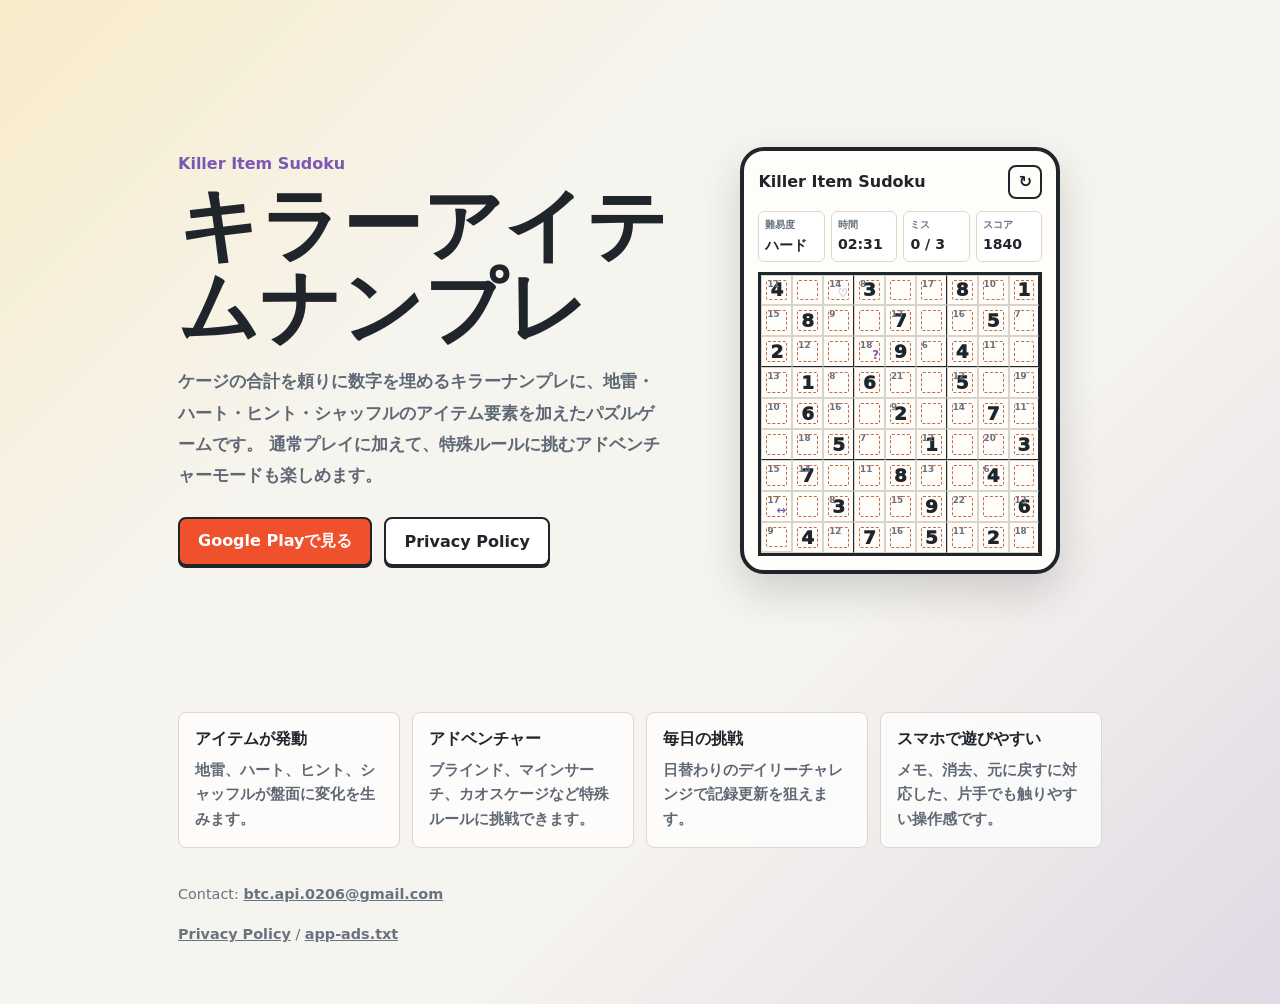
==== index.html @ 93b4a9ef "Make homepage preview cells square" ====
<!doctype html>
<html lang="ja">
  <head>
    <meta charset="utf-8">
    <meta name="viewport" content="width=device-width, initial-scale=1">
    <title>キラーアイテムナンプレ - Killer Item Sudoku</title>
    <meta name="description" content="キラーアイテムナンプレは、地雷・ハート・ヒント・シャッフルが発動する少し変わったキラーナンプレです。">
    <style>
      :root {
        color: #20252b;
        background: #f6f4ee;
        font-family: system-ui, -apple-system, BlinkMacSystemFont, "Segoe UI", sans-serif;
      }

      * {
        box-sizing: border-box;
      }

      body {
        margin: 0;
        background:
          linear-gradient(135deg, rgba(255, 211, 94, .25), transparent 32%),
          linear-gradient(315deg, rgba(127, 92, 186, .18), transparent 36%),
          #f6f4ee;
      }

      main {
        width: min(960px, 100%);
        margin: 0 auto;
        padding: 36px 18px 42px;
      }

      .hero {
        display: grid;
        grid-template-columns: minmax(0, 1.1fr) minmax(260px, .9fr);
        gap: 28px;
        align-items: center;
        min-height: 72vh;
      }

      .eyebrow {
        margin: 0 0 12px;
        color: #7a58b5;
        font-weight: 800;
      }

      h1 {
        margin: 0;
        font-size: clamp(2.4rem, 7vw, 5rem);
        line-height: 1.02;
        letter-spacing: 0;
      }

      .lead {
        max-width: 620px;
        margin: 18px 0 0;
        color: #5f6875;
        font-size: 1.08rem;
        line-height: 1.8;
        font-weight: 650;
      }

      .actions {
        display: flex;
        flex-wrap: wrap;
        gap: 12px;
        margin: 26px 0 0;
      }

      a {
        color: inherit;
      }

      .button {
        display: inline-flex;
        align-items: center;
        justify-content: center;
        min-height: 48px;
        padding: 12px 18px;
        border: 2px solid #20252b;
        border-radius: 8px;
        background: #fff;
        color: #20252b;
        font-weight: 850;
        text-decoration: none;
        box-shadow: 0 2px 0 #20252b;
      }

      .button.primary {
        background: #ef512c;
        color: #fff;
      }

      .phone {
        width: min(320px, 100%);
        margin: 0 auto;
        padding: 14px;
        border: 4px solid #20252b;
        border-radius: 24px;
        background: #fffdf9;
        box-shadow: 0 18px 40px rgba(32, 37, 43, .18);
      }

      .screen-title {
        display: flex;
        justify-content: space-between;
        align-items: center;
        margin-bottom: 12px;
        font-weight: 900;
      }

      .reset {
        width: 34px;
        height: 34px;
        border: 2px solid #20252b;
        border-radius: 8px;
        display: grid;
        place-items: center;
      }

      .stats {
        display: grid;
        grid-template-columns: repeat(4, 1fr);
        gap: 6px;
        margin-bottom: 10px;
      }

      .stat {
        min-height: 48px;
        padding: 6px;
        border: 1px solid #ded8cc;
        border-radius: 6px;
        background: #fff;
        font-size: .62rem;
        font-weight: 800;
        color: #687281;
      }

      .stat strong {
        display: block;
        margin-top: 4px;
        color: #20252b;
        font-size: .88rem;
      }

      .board {
        display: grid;
        grid-template-columns: repeat(9, 1fr);
        grid-template-rows: repeat(9, 1fr);
        border: 3px solid #20252b;
        background: #d9d4c9;
        aspect-ratio: 1;
      }

      .cell {
        position: relative;
        display: grid;
        place-items: center;
        min-width: 0;
        min-height: 0;
        aspect-ratio: 1;
        background: #fffdf9;
        border: 1px solid #d9d4c9;
        color: #20252b;
        font-weight: 950;
        font-size: 1.15rem;
      }

      .cell:nth-child(3n) {
        border-right-color: #20252b;
      }

      .cell:nth-child(n+19):nth-child(-n+27),
      .cell:nth-child(n+46):nth-child(-n+54) {
        border-bottom-color: #20252b;
      }

      .cage {
        position: absolute;
        inset: 4px;
        border: 1.5px dashed #c76b48;
        border-radius: 2px;
      }

      .sum {
        position: absolute;
        left: 5px;
        top: 3px;
        color: #66707f;
        font-size: .55rem;
        font-weight: 900;
      }

      .item {
        position: absolute;
        right: 5px;
        bottom: 4px;
        color: #7a58b5;
        font-size: .72rem;
        font-weight: 900;
      }

      .features {
        display: grid;
        grid-template-columns: repeat(4, minmax(0, 1fr));
        gap: 12px;
        margin-top: 28px;
      }

      .feature {
        min-height: 112px;
        padding: 16px;
        border: 1px solid #ded8cc;
        border-radius: 8px;
        background: rgba(255, 255, 255, .78);
      }

      .feature h2 {
        margin: 0 0 8px;
        font-size: 1rem;
      }

      .feature p {
        margin: 0;
        color: #5f6875;
        font-size: .92rem;
        line-height: 1.65;
        font-weight: 650;
      }

      footer {
        margin-top: 34px;
        color: #687281;
        font-size: .9rem;
        line-height: 1.8;
      }

      footer a {
        font-weight: 800;
      }

      @media (max-width: 760px) {
        main {
          padding-top: 24px;
        }

        .hero {
          grid-template-columns: 1fr;
          min-height: auto;
        }

        .features {
          grid-template-columns: 1fr;
        }
      }
    </style>
  </head>
  <body>
    <main>
      <section class="hero">
        <div>
          <p class="eyebrow">Killer Item Sudoku</p>
          <h1>キラーアイテムナンプレ</h1>
          <p class="lead">
            ケージの合計を頼りに数字を埋めるキラーナンプレに、地雷・ハート・ヒント・シャッフルのアイテム要素を加えたパズルゲームです。
            通常プレイに加えて、特殊ルールに挑むアドベンチャーモードも楽しめます。
          </p>
          <div class="actions">
            <a class="button primary" href="https://play.google.com/store/apps/details?id=killer.item.sudoku">Google Playで見る</a>
            <a class="button" href="./privacy-policy.html">Privacy Policy</a>
          </div>
        </div>

        <div class="phone" aria-label="Game preview">
          <div class="screen-title">
            <span>Killer Item Sudoku</span>
            <span class="reset">↻</span>
          </div>
          <div class="stats">
            <div class="stat">難易度<strong>ハード</strong></div>
            <div class="stat">時間<strong>02:31</strong></div>
            <div class="stat">ミス<strong>0 / 3</strong></div>
            <div class="stat">スコア<strong>1840</strong></div>
          </div>
          <div class="board">
            <div class="cell"><span class="sum">11</span><span class="cage"></span>4</div>
            <div class="cell"><span class="cage"></span></div>
            <div class="cell"><span class="sum">14</span><span class="cage"></span><span class="item">♡</span></div>
            <div class="cell"><span class="sum">8</span><span class="cage"></span>3</div>
            <div class="cell"><span class="cage"></span></div>
            <div class="cell"><span class="sum">17</span><span class="cage"></span></div>
            <div class="cell"><span class="cage"></span>8</div>
            <div class="cell"><span class="sum">10</span><span class="cage"></span></div>
            <div class="cell"><span class="cage"></span>1</div>
            <div class="cell"><span class="sum">15</span><span class="cage"></span></div>
            <div class="cell"><span class="cage"></span>8</div>
            <div class="cell"><span class="sum">9</span><span class="cage"></span></div>
            <div class="cell"><span class="cage"></span></div>
            <div class="cell"><span class="sum">13</span><span class="cage"></span>7</div>
            <div class="cell"><span class="cage"></span></div>
            <div class="cell"><span class="sum">16</span><span class="cage"></span></div>
            <div class="cell"><span class="cage"></span>5</div>
            <div class="cell"><span class="sum">7</span><span class="cage"></span></div>
            <div class="cell"><span class="cage"></span>2</div>
            <div class="cell"><span class="sum">12</span><span class="cage"></span></div>
            <div class="cell"><span class="cage"></span></div>
            <div class="cell"><span class="sum">18</span><span class="cage"></span><span class="item">?</span></div>
            <div class="cell"><span class="cage"></span>9</div>
            <div class="cell"><span class="sum">6</span><span class="cage"></span></div>
            <div class="cell"><span class="cage"></span>4</div>
            <div class="cell"><span class="sum">11</span><span class="cage"></span></div>
            <div class="cell"><span class="cage"></span></div>
            <div class="cell"><span class="sum">13</span><span class="cage"></span></div>
            <div class="cell"><span class="cage"></span>1</div>
            <div class="cell"><span class="sum">8</span><span class="cage"></span></div>
            <div class="cell"><span class="cage"></span>6</div>
            <div class="cell"><span class="sum">21</span><span class="cage"></span></div>
            <div class="cell"><span class="cage"></span></div>
            <div class="cell"><span class="sum">12</span><span class="cage"></span>5</div>
            <div class="cell"><span class="cage"></span></div>
            <div class="cell"><span class="sum">19</span><span class="cage"></span></div>
            <div class="cell"><span class="sum">10</span><span class="cage"></span></div>
            <div class="cell"><span class="cage"></span>6</div>
            <div class="cell"><span class="sum">16</span><span class="cage"></span></div>
            <div class="cell"><span class="cage"></span></div>
            <div class="cell"><span class="sum">9</span><span class="cage"></span>2</div>
            <div class="cell"><span class="cage"></span></div>
            <div class="cell"><span class="sum">14</span><span class="cage"></span></div>
            <div class="cell"><span class="cage"></span>7</div>
            <div class="cell"><span class="sum">11</span><span class="cage"></span></div>
            <div class="cell"><span class="cage"></span></div>
            <div class="cell"><span class="sum">18</span><span class="cage"></span></div>
            <div class="cell"><span class="cage"></span>5</div>
            <div class="cell"><span class="sum">7</span><span class="cage"></span></div>
            <div class="cell"><span class="cage"></span></div>
            <div class="cell"><span class="sum">12</span><span class="cage"></span>1</div>
            <div class="cell"><span class="cage"></span></div>
            <div class="cell"><span class="sum">20</span><span class="cage"></span></div>
            <div class="cell"><span class="cage"></span>3</div>
            <div class="cell"><span class="sum">15</span><span class="cage"></span></div>
            <div class="cell"><span class="sum">14</span><span class="cage"></span>7</div>
            <div class="cell"><span class="cage"></span></div>
            <div class="cell"><span class="sum">11</span><span class="cage"></span></div>
            <div class="cell"><span class="cage"></span>8</div>
            <div class="cell"><span class="sum">13</span><span class="cage"></span></div>
            <div class="cell"><span class="cage"></span></div>
            <div class="cell"><span class="sum">6</span><span class="cage"></span>4</div>
            <div class="cell"><span class="cage"></span></div>
            <div class="cell"><span class="sum">17</span><span class="cage"></span><span class="item">↔</span></div>
            <div class="cell"><span class="cage"></span></div>
            <div class="cell"><span class="sum">8</span><span class="cage"></span>3</div>
            <div class="cell"><span class="cage"></span></div>
            <div class="cell"><span class="sum">15</span><span class="cage"></span></div>
            <div class="cell"><span class="cage"></span>9</div>
            <div class="cell"><span class="sum">22</span><span class="cage"></span></div>
            <div class="cell"><span class="cage"></span></div>
            <div class="cell"><span class="sum">13</span><span class="cage"></span>6</div>
            <div class="cell"><span class="sum">9</span><span class="cage"></span></div>
            <div class="cell"><span class="cage"></span>4</div>
            <div class="cell"><span class="sum">12</span><span class="cage"></span></div>
            <div class="cell"><span class="cage"></span>7</div>
            <div class="cell"><span class="sum">16</span><span class="cage"></span></div>
            <div class="cell"><span class="cage"></span>5</div>
            <div class="cell"><span class="sum">11</span><span class="cage"></span></div>
            <div class="cell"><span class="cage"></span>2</div>
            <div class="cell"><span class="sum">18</span><span class="cage"></span></div>
          </div>
        </div>
      </section>

      <section class="features">
        <article class="feature">
          <h2>アイテムが発動</h2>
          <p>地雷、ハート、ヒント、シャッフルが盤面に変化を生みます。</p>
        </article>
        <article class="feature">
          <h2>アドベンチャー</h2>
          <p>ブラインド、マインサーチ、カオスケージなど特殊ルールに挑戦できます。</p>
        </article>
        <article class="feature">
          <h2>毎日の挑戦</h2>
          <p>日替わりのデイリーチャレンジで記録更新を狙えます。</p>
        </article>
        <article class="feature">
          <h2>スマホで遊びやすい</h2>
          <p>メモ、消去、元に戻すに対応した、片手でも触りやすい操作感です。</p>
        </article>
      </section>

      <footer>
        <p>Contact: <a href="mailto:btc.api.0206@gmail.com">btc.api.0206@gmail.com</a></p>
        <p><a href="./privacy-policy.html">Privacy Policy</a> / <a href="./app-ads.txt">app-ads.txt</a></p>
      </footer>
    </main>
  </body>
</html>
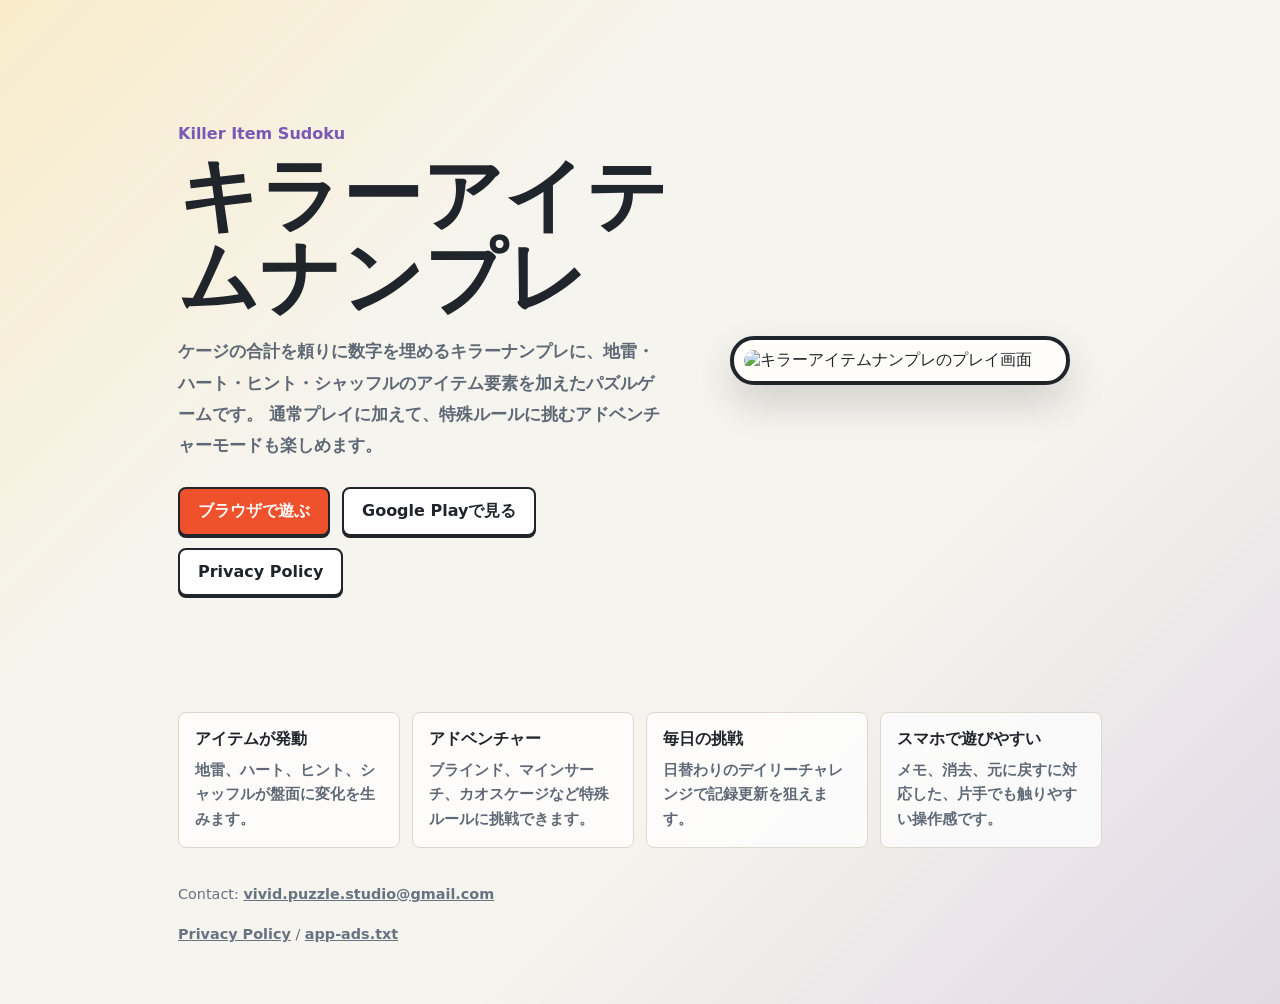
==== commit 5626dece: "Add playable web demo" ====
--- a/index.html
+++ b/index.html
@@ -92,13 +92,27 @@
       }
 
       .phone {
-        width: min(320px, 100%);
+        width: min(340px, 100%);
         margin: 0 auto;
-        padding: 14px;
+        padding: 10px;
         border: 4px solid #20252b;
         border-radius: 24px;
         background: #fffdf9;
         box-shadow: 0 18px 40px rgba(32, 37, 43, .18);
+        overflow: hidden;
+      }
+
+      .phone .screen-title,
+      .phone .stats,
+      .phone .board {
+        display: none;
+      }
+
+      .store-shot {
+        display: block;
+        width: 100%;
+        height: auto;
+        border-radius: 16px;
       }
 
       .screen-title {
@@ -266,12 +280,14 @@
             通常プレイに加えて、特殊ルールに挑むアドベンチャーモードも楽しめます。
           </p>
           <div class="actions">
-            <a class="button primary" href="https://play.google.com/store/apps/details?id=killer.item.sudoku">Google Playで見る</a>
+            <a class="button primary" href="./play/">ブラウザで遊ぶ</a>
+            <a class="button" href="https://play.google.com/store/apps/details?id=killer.item.sudoku">Google Playで見る</a>
             <a class="button" href="./privacy-policy.html">Privacy Policy</a>
           </div>
         </div>
 
         <div class="phone" aria-label="Game preview">
+          <img class="store-shot" src="./assets/home-preview.png" alt="キラーアイテムナンプレのプレイ画面">
           <div class="screen-title">
             <span>Killer Item Sudoku</span>
             <span class="reset">↻</span>
@@ -388,7 +404,7 @@
       </section>
 
       <footer>
-        <p>Contact: <a href="mailto:btc.api.0206@gmail.com">btc.api.0206@gmail.com</a></p>
+        <p>Contact: <a href="mailto:vivid.puzzle.studio@gmail.com">vivid.puzzle.studio@gmail.com</a></p>
         <p><a href="./privacy-policy.html">Privacy Policy</a> / <a href="./app-ads.txt">app-ads.txt</a></p>
       </footer>
     </main>
